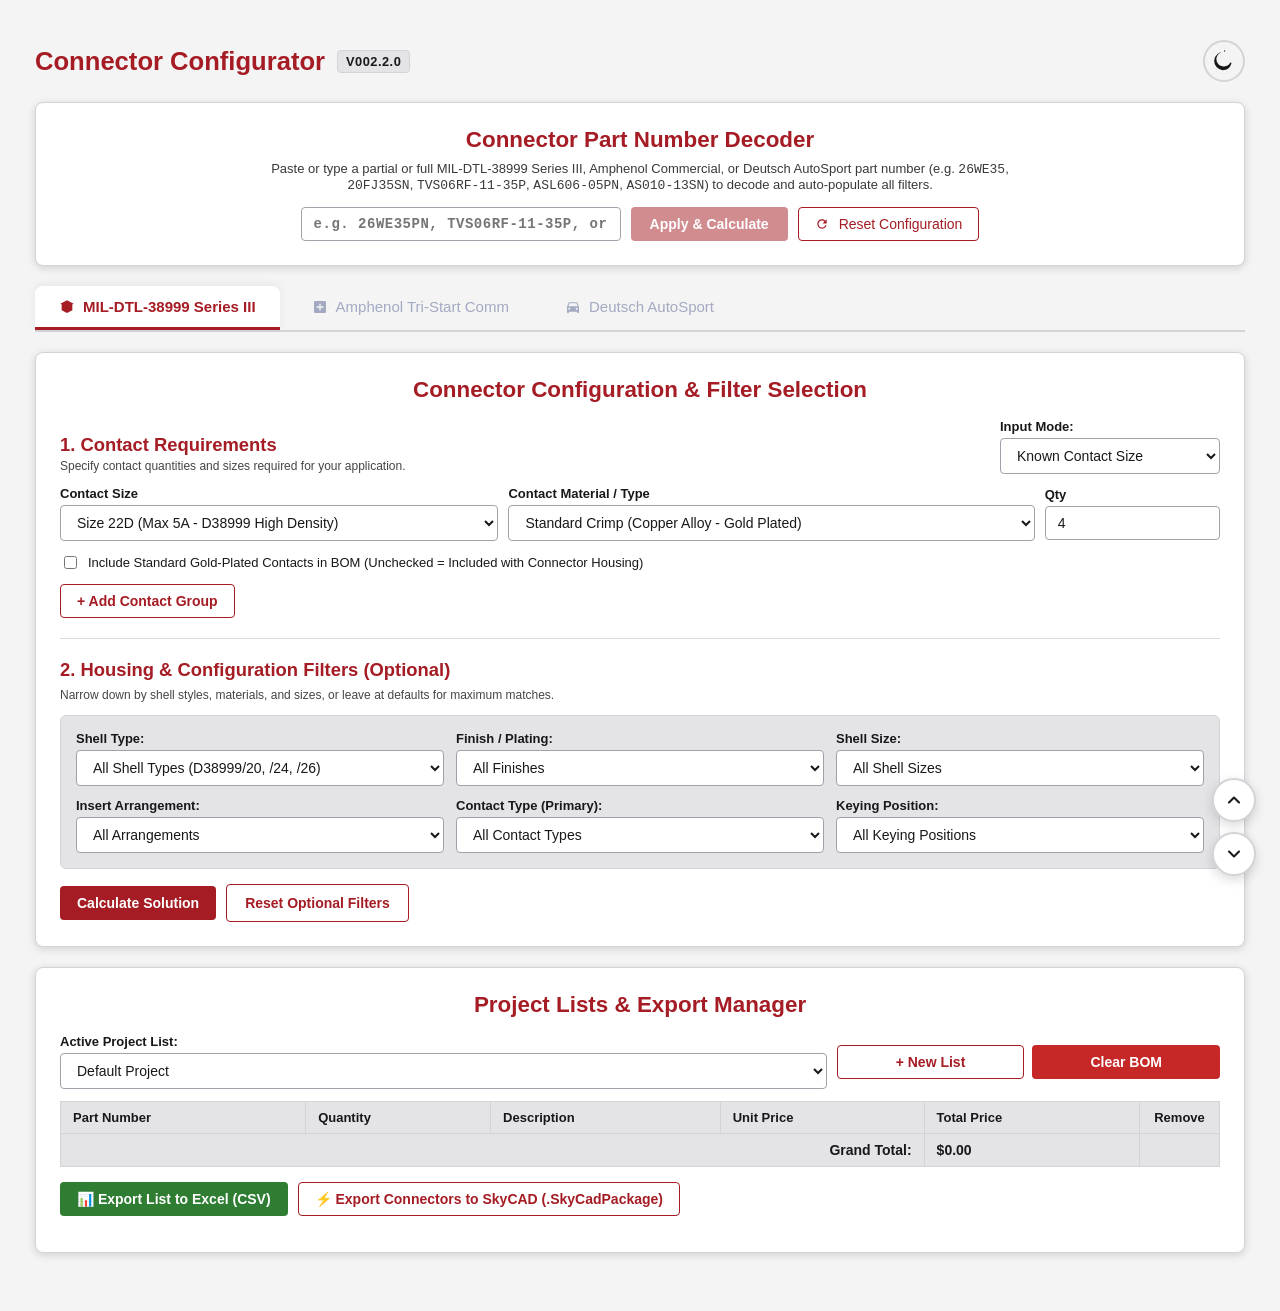
==== index.html @ c04eecbc "feat(skycad): add native SkyCAD package exporter, finish matching, and M85049/95 flange fixes (Relea" ====
<!DOCTYPE html>
<html lang="en">
<head>
    <meta charset="UTF-8">
    <meta name="viewport" content="width=device-width, initial-scale=1.0">
    <title>Connector Configurator - V002.2.0</title>
    <link rel="icon" type="image/svg+xml" href="assets/favicon.svg">
    <link rel="icon" type="image/png" sizes="32x32" href="assets/favicon-32x32.png">
    <link rel="icon" type="image/png" sizes="16x16" href="assets/favicon-16x16.png">
    <link rel="apple-touch-icon" sizes="180x180" href="assets/apple-touch-icon.png">
    <link rel="stylesheet" href="styles.css?v=2.2.0">
    <script src="data/fallbackData.js?v=2.2.0"></script>
    <script src="js/services/dataService.js?v=2.2.0"></script>
    <script src="js/engines/decoderEngine.js?v=2.2.0"></script>
    <script src="js/engines/toolingEngine.js?v=2.2.0"></script>
    <script src="js/engines/configuratorEngine.js?v=2.2.0"></script>
    <script src="js/skycadExporter.js?v=2.2.0"></script>
    <script src="app.js?v=2.2.0" defer></script>
</head>
<body>

<div class="header-toolbar">
    <div class="title-container">
        <h1 style="margin: 0; color: var(--heading-color); font-size: 1.6rem;">Connector Configurator</h1>
        <span class="version-tag">V002.2.0</span>
    </div>
    
    <div style="display: flex; align-items: center; gap: 8px;">
        <a href="admin.html" id="adminGearLink" class="theme-toggle-btn" style="text-decoration: none; display: none; align-items: center; justify-content: center;" aria-label="Database &amp; Tooling Admin" title="Database &amp; Tooling Admin">
            <svg style="width: 18px; height: 18px; fill: currentColor;" viewBox="0 0 24 24"><path d="M19.14 12.94c.04-.3.06-.61.06-.94 0-.32-.02-.64-.07-.94l2.03-1.58c.18-.14.23-.41.12-.61l-1.92-3.32c-.12-.22-.37-.29-.59-.22l-2.39.96c-.5-.38-1.03-.7-1.62-.94l-.36-2.54c-.04-.24-.24-.41-.48-.41h-3.84c-.24 0-.43.17-.47.41l-.36 2.54c-.59.24-1.13.57-1.62.94l-2.39-.96c-.22-.08-.47 0-.59.22L2.74 8.87c-.12.21-.08.47.12.61l2.03 1.58c-.05.3-.09.63-.09.94s.02.64.07.94l-2.03 1.58c-.18.14-.23.41-.12.61l1.92 3.32c.12.22.37.29.59.22l2.39-.96c.5.38 1.03.7 1.62.94l.36 2.54c.05.24.24.41.48.41h3.84c.24 0 .44-.17.47-.41l.36-2.54c.59-.24 1.13-.56 1.62-.94l2.39.96c.22.08.47 0 .59-.22l1.92-3.32c.12-.22.07-.47-.12-.61l-2.01-1.58zM12 15.6c-1.98 0-3.6-1.62-3.6-3.6s1.62-3.6 3.6-3.6 3.6 1.62 3.6 3.6-1.62 3.6-3.6 3.6z"/></svg>
        </a>

        <button class="theme-toggle-btn" id="themeToggleBtn" aria-label="Toggle Theme" title="Toggle Light/Dark Mode">
            <svg class="sun-icon" viewBox="0 0 24 24">
                <path d="M12 7c-2.76 0-5 2.24-5 5s2.24 5 5 5 5-2.24 5-5-2.24-5-5-5zM2 13h2c.55 0 1-.45 1-1s-.45-1-1-1H2c-.55 0-1 .45-1 1s.45 1 1 1zm18 0h2c.55 0 1-.45 1-1s-.45-1-1-1h-2c-.55 0-1 .45-1 1s.45 1 1 1zM11 2v2c0 .55.45 1 1 1s1-.45 1-1V2c0-.55-.45-1-1-1s-1 .45-1 1zm0 18v2c0 .55.45 1 1 1s1-.45 1-1v-2c0-.55-.45-1-1-1s-1 .45-1 1zM5.99 4.58c-.39-.39-1.03-.39-1.41 0s-.39 1.03 0 1.41l1.06 1.06c.39.39 1.03.39 1.41 0s.39-1.03 0-1.41L5.99 4.58zm12.37 12.37c-.39-.39-1.03-.39-1.41 0s-.39 1.03 0 1.41l1.06 1.06c.39.39 1.03.39 1.41 0s.39-1.03 0-1.41l-1.06-1.06zm1.06-10.96c.39-.39.39-1.03 0-1.41s-1.03-.39-1.41 0l-1.06 1.06c-.39.39-.39 1.03 0 1.41s1.03.39 1.41 0l1.06-1.06zM7.05 18.36c.39-.39.39-1.03 0-1.41s-1.03-.39-1.41 0l-1.06 1.06c-.39.39-.39 1.03 0 1.41s1.03 1.41 1.06-1.06z"/>
            </svg>
            <svg class="moon-icon" viewBox="0 0 24 24">
                <path d="M12.3 2a10 10 0 0 0-1.9 20 10 10 0 0 0 9.6-7 1 1 0 0 0-1.2-1.2 8.01 8.01 0 1 1-6.5-11.8 1 1 0 0 0-.01-2z"/>
            </svg>
        </button>
    </div>
</div>

<!-- P/N Decoder Card -->
<div class="card" id="decoderCard" style="margin-bottom: 20px; text-align: center;">
    <h2 style="margin-bottom: 8px;">Connector Part Number Decoder</h2>
    <p style="margin: 0 auto 14px auto; max-width: 750px; font-size: 13px; color: var(--text-color); opacity: 0.85;">
        Paste or type a partial or full MIL-DTL-38999 Series III, Amphenol Commercial, or Deutsch AutoSport part number (e.g. <code>26WE35</code>, <code>20FJ35SN</code>, <code>TVS06RF-11-35P</code>, <code>ASL606-05PN</code>, <code>AS010-13SN</code>) to decode and auto-populate all filters.
    </p>
    <div class="decoder-controls-centered">
        <input type="text" id="pnDecodeInput" class="decoder-input-fitted" placeholder="e.g. 26WE35PN, TVS06RF-11-35P, or ASL606-05PN"
            oninput="liveDecodePN(this.value)"
            onkeydown="if(event.key==='Enter') applyDecodedPN()">
        <button type="button" id="pnDecodeApplyBtn" onclick="applyDecodedPN()" style="width: auto; white-space: nowrap; padding: 8px 18px;" disabled>Apply &amp; Calculate</button>
        <button type="button" class="btn-outline" onclick="resetConfiguration()" style="width: auto; white-space: nowrap; padding: 8px 16px; font-weight: 500;">
            <svg style="width: 14px; height: 14px; fill: currentColor; vertical-align: -2px; margin-right: 4px;" viewBox="0 0 24 24"><path d="M17.65 6.35C16.2 4.9 14.21 4 12 4c-4.42 0-7.99 3.58-7.99 8s3.57 8 7.99 8c3.73 0 6.84-2.55 7.73-6h-2.08c-.82 2.33-3.04 4-5.65 4-3.31 0-6-2.69-6-6s2.69-6 6-6c1.66 0 3.14.69 4.22 1.78L13 11h7V4l-2.35 2.35z"/></svg>
            Reset Configuration
        </button>
    </div>
    <div id="pnDecodeResult" class="pn-decode-result" style="display:none;"></div>
</div>

<!-- Standard Switcher Tabs -->
<div class="tab-container">
    <button type="button" class="tab-btn active" id="tabMilBtn" onclick="switchStandardTab('mil')">
        <svg style="width: 16px; height: 16px; fill: currentColor;" viewBox="0 0 24 24"><path d="M12 2L2 7l10 5 10-5-10-5zm0 9.5l-8-4V17l8 4 8-4v-9.5l-8 4z"/></svg>
        MIL-DTL-38999 Series III
    </button>
    <button type="button" class="tab-btn" id="tabCommBtn" onclick="switchStandardTab('comm')">
        <svg style="width: 16px; height: 16px; fill: currentColor;" viewBox="0 0 24 24"><path d="M19 3H5c-1.1 0-2 .9-2 2v14c0 1.1.9 2 2 2h14c1.1 0 2-.9 2-2V5c0-1.1-.9-2-2-2zm-2 10h-4v4h-2v-4H7v-2h4V7h2v4h4v2z"/></svg>
        Amphenol Tri-Start Comm
    </button>
    <button type="button" class="tab-btn" id="tabAsBtn" onclick="switchStandardTab('as')">
        <svg style="width: 16px; height: 16px; fill: currentColor;" viewBox="0 0 24 24"><path d="M18.92 6.01C18.72 5.42 18.16 5 17.5 5h-11c-.66 0-1.21.42-1.42 1.01L3 12v8c0 .55.45 1 1 1h1c.55 0 1-.45 1-1v-1h12v1c0 .55.45 1 1 1h1c.55 0 1-.45 1-1v-8l-2.08-5.99zM6.5 16c-.83 0-1.5-.67-1.5-1.5S5.67 13 6.5 13s1.5.67 1.5 1.5S7.33 16 6.5 16zm11 0c-.83 0-1.5-.67-1.5-1.5s.67-1.5 1.5-1.5 1.5.67 1.5 1.5-.67 1.5-1.5 1.5zM5 11l1.5-4.5h11L19 11H5z"/></svg>
        Deutsch AutoSport
    </button>
</div>

<div class="card">
    <h2>Connector Configuration &amp; Filter Selection</h2>

    <!-- Section 1: Contact Requirements (Top) -->
    <div style="display: flex; justify-content: space-between; align-items: flex-end; margin-bottom: 12px; flex-wrap: wrap; gap: 10px;">
        <div>
            <h3 style="margin: 0; font-size: 1.15rem;">1. Contact Requirements</h3>
            <span style="font-size: 12px; color: var(--text-color); opacity: 0.8;">Specify contact quantities and sizes required for your application.</span>
        </div>
        <div style="min-width: 220px;">
            <label for="mode">Input Mode:</label>
            <select id="mode">
                <option value="size" selected>Known Contact Size</option>
                <option value="amps">Current Load (Amps)</option>
            </select>
        </div>
    </div>

    <div id="groups">
        <div class="row">
            <div class="val-container"></div>
            <div style="flex: 1.2;">
                <label>Contact Material / Type</label>
                <select class="contact-material">
                    <option value="STD">Standard Crimp (Copper Alloy - Gold Plated)</option>
                    <option value="TC_K">Thermocouple Type K (Alumel / Chromel)</option>
                    <option value="TC_J">Thermocouple Type J (Iron / Constantan)</option>
                    <option value="TC_E">Thermocouple Type E (Chromel / Constantan)</option>
                    <option value="TC_T">Thermocouple Type T (Copper / Constantan)</option>
                    <option value="COAX">Coax / Shielded Contact (Size 8/12/16)</option>
                </select>
            </div>
            <div style="flex: 0.4;">
                <label>Qty</label>
                <input type="number" class="qty" value="4" placeholder="Qty">
            </div>
        </div>
    </div>

    <div class="checkbox-row" style="margin-top: 10px;">
        <input type="checkbox" id="includeStdContacts">
        <label for="includeStdContacts" style="font-weight: normal; margin-bottom: 0;">Include Standard Gold-Plated Contacts in BOM (Unchecked = Included with Connector Housing)</label>
    </div>

    <div style="margin-top: 12px; display: flex; gap: 10px;">
        <button type="button" class="btn-outline" onclick="addGroup()">+ Add Contact Group</button>
    </div>

    <hr class="section-divider">

    <!-- Section 2: Housing & Configuration Filters (Optional) -->
    <div style="margin-bottom: 12px;">
        <h3 style="margin: 0 0 4px 0; font-size: 1.15rem;">2. Housing &amp; Configuration Filters (Optional)</h3>
        <span style="font-size: 12px; color: var(--text-color); opacity: 0.8;">Narrow down by shell styles, materials, and sizes, or leave at defaults for maximum matches.</span>
    </div>

    <div class="filter-grid">
        <div>
            <label for="filterShellType">Shell Type:</label>
            <select id="filterShellType">
                <option value="ALL">All Shell Types</option>
                <option value="Plug">Straight Plug (26 / TVS06 / CTV06)</option>
                <option value="Wall Mount">Wall Mount Receptacle (20 / TVPS00 / CTVP00)</option>
                <option value="Box Mount">Box Mount Receptacle (22 / TVPS02 / CTVP02)</option>
                <option value="Jam Nut">Jam Nut Receptacle (24 / TVS07 / CTV07)</option>
            </select>
        </div>
        <div>
            <label for="filterFinish">Finish / Plating:</label>
            <select id="filterFinish">
                <option value="ALL">All Finishes</option>
                <option value="W">Olive Drab Cadmium (W) - Aluminum</option>
                <option value="F">Electroless Nickel (F) - Aluminum</option>
                <option value="Z">Black Zinc Nickel (Z) - Aluminum</option>
                <option value="T">Nickel PTFE / Durmalon (T) - Aluminum</option>
                <option value="K">Passivated Stainless Steel (K)</option>
                <option value="J">Olive Drab Cadmium (J) - Composite</option>
                <option value="M">Electroless Nickel (M) - Composite</option>
            </select>
        </div>
        <div>
            <label for="filterShellSize">Shell Size:</label>
            <select id="filterShellSize" onchange="filterArrangementDropdown()">
                <option value="ALL">All Shell Sizes</option>
                <option value="9">Shell 9 (Size A)</option>
                <option value="11">Shell 11 (Size B)</option>
                <option value="13">Shell 13 (Size C)</option>
                <option value="15">Shell 15 (Size D)</option>
                <option value="17">Shell 17 (Size E)</option>
                <option value="19">Shell 19 (Size F)</option>
                <option value="21">Shell 21 (Size G)</option>
                <option value="23">Shell 23 (Size H)</option>
                <option value="25">Shell 25 (Size J)</option>
            </select>
        </div>
        <div>
            <label for="filterArrangement">Insert Arrangement:</label>
            <select id="filterArrangement">
                <option value="ALL">All Arrangements</option>
            </select>
        </div>
        <div>
            <label for="filterContactType">Contact Type (Primary):</label>
            <select id="filterContactType">
                <option value="ALL">All Contact Types</option>
                <option value="P">Pin (P)</option>
                <option value="S">Socket (S)</option>
            </select>
        </div>
        <div>
            <label for="filterKeying">Keying Position:</label>
            <select id="filterKeying">
                <option value="ALL">All Keying Positions</option>
                <option value="N">Normal (N)</option>
                <option value="A">Keyway A</option>
                <option value="B">Keyway B</option>
                <option value="C">Keyway C</option>
                <option value="D">Keyway D</option>
                <option value="E">Keyway E</option>
            </select>
        </div>
    </div>

    <div style="margin-top: 15px; display: flex; gap: 10px; align-items: center; flex-wrap: wrap;">
        <button type="button" onclick="calculate()">Calculate Solution</button>
        <button type="button" class="btn-outline" onclick="resetConfigurationFilters()" style="padding: 10px 18px;">Reset Optional Filters</button>
    </div>
</div>

<div id="resultsContainer"></div>

<div class="card" id="bomCard">
    <h2>Project Lists & Export Manager</h2>
    <div class="row">
        <div>
            <label for="projectListSelect">Active Project List:</label>
            <select id="projectListSelect" onchange="loadActiveList()">
                <option value="Default Project">Default Project</option>
            </select>
        </div>
        <div style="flex:0.5; display: flex; gap: 8px; align-items: flex-end;">
            <button type="button" class="btn-outline" style="flex: 1;" onclick="createNewList()">+ New List</button>
            <button type="button" class="btn-red" style="flex: 1;" onclick="clearActiveList()">Clear BOM</button>
        </div>
    </div>

    <table id="listTable">
        <thead>
            <tr>
                <th>Part Number</th>
                <th>Quantity</th>
                <th>Description</th>
                <th>Unit Price</th>
                <th>Total Price</th>
                <th style="width: 80px; text-align: center;">Remove</th>
            </tr>
        </thead>
        <tbody id="listTableBody"></tbody>
        <tfoot>
            <tr>
                <td colspan="4" style="text-align: right;"><strong>Grand Total:</strong></td>
                <td id="bomGrandTotal"><strong>$0.00</strong></td>
                <td></td>
            </tr>
        </tfoot>
    </table>

    <div class="row" style="margin-top: 15px;">
        <button type="button" class="btn-green" onclick="exportToCSV()">📊 Export List to Excel (CSV)</button>
        <button type="button" class="btn-outline" onclick="exportToSkyCAD()">⚡ Export Connectors to SkyCAD (.SkyCadPackage)</button>
    </div>
</div>

<div class="floating-nav" id="floatingNav">
    <div class="floating-nav-item">
        <span class="floating-nav-label">Return to Top</span>
        <button type="button" class="floating-nav-btn" onclick="scrollToTop()" aria-label="Return to Top">
            <svg viewBox="0 0 24 24" width="20" height="20" fill="none" stroke="currentColor" stroke-width="2.5" stroke-linecap="round" stroke-linejoin="round">
                <polyline points="18 15 12 9 6 15"></polyline>
            </svg>
        </button>
    </div>
    <div class="floating-nav-item">
        <span class="floating-nav-label">Skip to BOM</span>
        <button type="button" class="floating-nav-btn" onclick="scrollToBOM()" aria-label="Skip to BOM">
            <svg viewBox="0 0 24 24" width="20" height="20" fill="none" stroke="currentColor" stroke-width="2.5" stroke-linecap="round" stroke-linejoin="round">
                <polyline points="6 9 12 15 18 9"></polyline>
            </svg>
        </button>
    </div>
</div>

<!-- Image Lightbox Modal -->
<div class="image-modal" id="imageModal" style="display: none;" onclick="closeImageModal()">
    <div class="image-modal-content" onclick="event.stopPropagation()">
        <div class="image-modal-header">
            <h4 id="modalImageTitle" style="margin: 0; font-size: 1.1rem;">Diagram Preview</h4>
            <button type="button" class="image-modal-close" onclick="closeImageModal()" aria-label="Close">&times;</button>
        </div>
        <div class="image-modal-body">
            <img id="modalImageSrc" src="" alt="Full size diagram">
        </div>
    </div>
</div>

</body>
</html>
---- styles.css ----
/* ==========================================================================
   MIL-DTL-38999 Series III Configurator - Core Stylesheet
   Version: 1.2.5
   ========================================================================== */

/* --------------------------------------------------------------------------
   1. Design System Tokens & Themes
   -------------------------------------------------------------------------- */
:root {
    --bg-color: #F4F4F5;           /* Neutral zinc light background */
    --card-bg: #FFFFFF;            /* Pure white card surface */
    --card-border: #D4D4D8;        /* Mid neutral zinc border */
    --text-color: #18181B;         /* Deep neutral black text */
    --heading-color: #A51C24;      /* Crimson accent */
    --primary-card-bg: #FAFAFA;    /* Soft zinc primary card tint */
    --accent: #A51C24;             /* Core crimson accent */
    --accent-hover: #82141B;       /* Dark crimson hover state */
    --filter-bg: #E4E4E7;          /* Distinct zinc container background */
    --tooling-bg: #E4E4E7;         /* Tooling block background */
    --table-header-bg: #E4E4E7;    /* Table header background */
    --input-bg: #FFFFFF;           /* White input fields */
    --input-border: #A1A1AA;       /* Neutral input borders */
    --wrapper-bg: #D4D4D8;         /* High-contrast wrapper border container */
    --alert-bg: #FFF5F5;           /* Soft crimson alert background */
    --alert-border: #FEB2B2;       /* Alert border */
    --alert-text: #742A2A;         /* Dark red alert text */
    --version-badge-bg: #E4E4E7;   /* Badge background */
    --version-badge-text: #18181B; /* Badge text */
    --transition-speed: 0.3s;
}

[data-theme="dark"] {
    --bg-color: #121212;           /* Deep neutral black background */
    --card-bg: #1C1C1E;            /* Dark charcoal card background */
    --card-border: #2C2C2E;        /* Subtle dark card border */
    --text-color: #E5E5EA;         /* Clean neutral silver text */
    --heading-color: #A51C24;      /* Crimson accent */
    --primary-card-bg: #242426;    /* Offset dark card background */
    --accent: #A51C24;             /* Core crimson accent */
    --accent-hover: #C2222C;       /* Bright crimson hover */
    --filter-bg: #242426;          /* Dark charcoal filter background */
    --tooling-bg: #242426;         /* Tooling section container */
    --table-header-bg: #2C2C2E;    /* Dark charcoal table header */
    --input-bg: #141414;           /* Dark input background */
    --input-border: #3A3A3C;       /* Neutral dark input border */
    --wrapper-bg: #2C2C2E;         /* Outer wrapper background */
    --alert-bg: #3B1215;           /* Dark red alert box */
    --alert-border: #7F1D1D;       /* Alert border */
    --alert-text: #FCA5A5;         /* Alert text */
    --version-badge-bg: #2C2C2E;   /* Badge background */
    --version-badge-text: #E5E5EA; /* Badge text */
}

/* --------------------------------------------------------------------------
   2. Global Reset & Base Typography
   -------------------------------------------------------------------------- */
*, *::before, *::after {
    box-sizing: border-box;
}

html {
    scroll-behavior: smooth;
}

body { 
    font-family: -apple-system, BlinkMacSystemFont, "Segoe UI", Roboto, sans-serif; 
    max-width: 1250px; 
    margin: 20px auto; 
    padding: 20px; 
    background: var(--bg-color); 
    color: var(--text-color); 
    transition: background-color var(--transition-speed) ease, color var(--transition-speed) ease;
}

h1, h2, h3, h4 { 
    color: var(--heading-color); 
    margin-top: 0; 
}

label { 
    font-weight: bold; 
    display: block; 
    margin-bottom: 4px; 
    font-size: 13px;
}

a {
    color: var(--accent);
    text-decoration: underline;
    transition: color var(--transition-speed);
}

a:hover {
    color: var(--accent-hover);
}

a:visited {
    color: var(--accent);
}

/* Base Form Inputs */
input[type="text"],
input[type="number"],
select {
    padding: 8px 12px; 
    border: 1px solid var(--input-border); 
    border-radius: 4px; 
    font-size: 14px; 
    width: 100%;
    background-color: var(--input-bg);
    color: var(--text-color);
    transition: border-color var(--transition-speed) ease;
}

input[type="text"]:focus,
input[type="number"]:focus,
select:focus {
    outline: none;
    border-color: var(--accent);
}

/* Base Button Defaults */
button {
    cursor: pointer;
    font-family: inherit;
    font-size: 14px;
    font-weight: 600;
    border-radius: 4px;
    padding: 8px 16px;
    border: 1px solid transparent;
    background-color: var(--accent);
    color: #FFFFFF;
    transition: all var(--transition-speed) ease;
    display: inline-flex;
    align-items: center;
    justify-content: center;
    gap: 6px;
}

button:hover:not(:disabled) {
    background-color: var(--accent-hover);
}

button:disabled {
    opacity: 0.5;
    cursor: not-allowed;
}

/* Button Variants */
.btn-green { 
    background-color: #2e7d32 !important; 
    color: #FFFFFF !important;
} 
.btn-green:hover:not(:disabled) { 
    background-color: #1b5e20 !important; 
}

.btn-red { 
    background-color: #c62828 !important; 
    color: #FFFFFF !important;
} 
.btn-red:hover:not(:disabled) { 
    background-color: #b71c1c !important; 
}

.btn-outline { 
    background-color: transparent !important; 
    color: var(--accent) !important; 
    border: 1px solid var(--accent) !important; 
}
.btn-outline:hover:not(:disabled) { 
    background-color: rgba(165, 28, 36, 0.08) !important; 
}

/* --------------------------------------------------------------------------
   3. Header Toolbar & Theme Toggle
   -------------------------------------------------------------------------- */
.header-toolbar {
    display: flex;
    justify-content: space-between;
    align-items: center;
    margin-bottom: 20px;
}

.title-container {
    display: flex;
    align-items: center;
    gap: 12px;
}

.version-tag {
    background-color: var(--version-badge-bg);
    color: var(--version-badge-text);
    font-size: 0.8rem;
    font-weight: bold;
    padding: 3px 8px;
    border-radius: 4px;
    border: 1px solid var(--card-border);
    letter-spacing: 0.5px;
}

.theme-toggle-btn {
    background: transparent !important;
    border: 2px solid var(--card-border) !important;
    border-radius: 30px !important;
    padding: 6px !important;
    width: 42px !important;
    height: 42px !important;
    color: var(--text-color) !important;
}

.theme-toggle-btn:hover {
    border-color: var(--accent) !important;
}

.theme-toggle-btn svg {
    width: 22px;
    height: 22px;
    fill: currentColor;
    transition: transform 0.5s cubic-bezier(0.4, 0, 0.2, 1), opacity 0.3s ease;
}

[data-theme="dark"] .theme-toggle-btn .sun-icon { display: block; transform: rotate(360deg) scale(1); }
[data-theme="dark"] .theme-toggle-btn .moon-icon { display: none; }
[data-theme="light"] .theme-toggle-btn .sun-icon { display: none; }
[data-theme="light"] .theme-toggle-btn .moon-icon { display: block; transform: rotate(0deg) scale(1); }

/* --------------------------------------------------------------------------
   4. Standard Switcher Tabs
   -------------------------------------------------------------------------- */
.tab-container {
    display: flex;
    gap: 8px;
    margin-bottom: 20px;
    border-bottom: 2px solid var(--card-border);
    padding-bottom: 0;
}

.tab-container .tab-btn {
    padding: 12px 24px;
    border: none !important;
    border-bottom: 3px solid transparent !important;
    border-radius: 8px 8px 0 0;
    background: transparent !important;
    color: #8892b0 !important;
    font-size: 15px;
    font-weight: 500;
    cursor: pointer;
    transition: all var(--transition-speed) ease;
    width: auto !important;
    display: inline-flex;
    align-items: center;
    gap: 8px;
    opacity: 0.75;
}

.tab-container .tab-btn:hover {
    color: var(--text-color) !important;
    background: var(--filter-bg) !important;
    opacity: 1;
}

.tab-container .tab-btn.active {
    background: var(--card-bg) !important;
    color: var(--accent) !important;
    font-weight: 700;
    font-size: 15px;
    border-bottom: 3px solid var(--accent) !important;
    box-shadow: 0 -2px 8px rgba(0,0,0,0.06);
    opacity: 1;
}

/* --------------------------------------------------------------------------
   5. Card Layouts & Grids
   -------------------------------------------------------------------------- */
.card { 
    background: var(--card-bg); 
    padding: 24px; 
    border-radius: 8px; 
    box-shadow: 0 2px 8px rgba(0,0,0,0.15); 
    margin-bottom: 20px; 
    border: 1px solid var(--card-border);
    transition: background-color var(--transition-speed) ease, border-color var(--transition-speed) ease;
}

.card > h2 {
    text-align: center;
    margin-bottom: 16px;
    font-size: 1.4rem;
}

.row { 
    display: flex; 
    gap: 10px; 
    margin-bottom: 12px; 
    align-items: center; 
}

.row div { 
    flex: 1; 
}

.filter-grid {
    display: grid;
    grid-template-columns: repeat(3, 1fr);
    gap: 12px;
    margin-bottom: 15px;
    background: var(--filter-bg);
    padding: 15px;
    border-radius: 6px;
    border: 1px solid var(--card-border);
}

@media (max-width: 768px) {
    .filter-grid {
        grid-template-columns: 1fr;
    }
}

/* --------------------------------------------------------------------------
   6. Decoder Card Component
   -------------------------------------------------------------------------- */
.decoder-controls-centered {
    display: flex;
    justify-content: center;
    align-items: center;
    gap: 10px;
    margin: 0 auto;
    flex-wrap: wrap;
    max-width: 800px;
}

.decoder-input-fitted {
    width: 320px !important;
    min-width: 240px;
    max-width: 380px !important;
    flex: 0 1 320px !important;
    text-align: center;
    font-family: monospace;
    font-size: 14px;
    font-weight: bold;
    letter-spacing: 0.5px;
    box-sizing: border-box;
}

#pnDecodeApplyBtn {
    width: auto !important;
    white-space: nowrap !important;
    flex-shrink: 0 !important;
    padding: 8px 18px !important;
}

.pn-decode-result {
    margin-top: 14px;
    padding: 10px 14px;
    background: var(--filter-bg);
    border: 1px solid var(--card-border);
    border-radius: 6px;
    font-size: 13px;
}

.pn-decode-row {
    display: flex;
    align-items: center;
    justify-content: center;
    gap: 8px;
    flex-wrap: wrap;
}

.pn-decode-chips {
    display: flex;
    flex-direction: row;
    flex-wrap: wrap;
    align-items: center;
    justify-content: center;
    gap: 8px;
}

.pn-decode-chip {
    display: inline-flex;
    align-items: center;
    white-space: nowrap;
    padding: 4px 10px;
    border-radius: 4px;
    font-size: 12px;
    background: var(--card-bg);
    border: 1px solid var(--card-border);
    color: var(--text-color);
    box-shadow: 0 1px 2px rgba(0,0,0,0.04);
}

.pn-decode-chip strong {
    margin-right: 5px;
    color: var(--accent);
}

/* --------------------------------------------------------------------------
   7. Solution Pairs & Accessories
   -------------------------------------------------------------------------- */
.solution-pair-wrapper {
    background: var(--wrapper-bg);
    border: 1px solid var(--card-border);
    border-radius: 8px;
    padding: 16px;
    margin-bottom: 25px;
}

.solution-grid {
    display: grid;
    grid-template-columns: 1fr 1fr;
    gap: 16px;
}

@media (max-width: 900px) {
    .solution-grid {
        grid-template-columns: 1fr;
    }
}

.solution-card {
    background: var(--card-bg);
    border: 1px solid var(--card-border);
    border-radius: 6px;
    padding: 18px;
    margin-bottom: 0;
}

.solution-card.primary-card {
    background: var(--card-bg);
    border-left: 4px solid var(--accent);
}

.diagram-section {
    display: flex;
    gap: 12px;
    margin: 10px 0 14px 0;
    padding: 8px;
    background: var(--filter-bg);
    border-radius: 6px;
    border: 1px dashed var(--card-border);
}

.diagram-box {
    flex: 1;
}

.preview-img { 
    max-height: 90px; 
    border: 1px solid var(--card-border); 
    border-radius: 4px; 
    margin-top: 4px; 
    cursor: pointer;
    transition: transform 0.2s ease, box-shadow 0.2s ease;
}

.preview-img:hover {
    transform: scale(1.03);
    box-shadow: 0 4px 12px rgba(0,0,0,0.15);
}

.diagram-placeholder {
    display: flex;
    align-items: center;
    justify-content: center;
    min-height: 70px;
    padding: 8px 12px;
    margin-top: 4px;
    background: var(--card-bg);
    border: 1px dashed var(--card-border);
    border-radius: 4px;
    font-size: 12px;
    font-style: italic;
    color: var(--text-color);
    opacity: 0.75;
    text-align: center;
}

.contact-list, .tooling-list {
    margin: 4px 0 10px 0;
    padding-left: 18px;
    font-size: 13px;
}

.contact-list li, .tooling-list li {
    margin-bottom: 2px;
}

.tooling-block {
    margin-top: 12px;
    padding: 10px 12px;
    background: var(--tooling-bg);
    border-radius: 6px;
    border: 1px solid var(--card-border);
}

.tool-alert {
    color: var(--alert-text);
    background-color: var(--alert-bg);
    border: 1px solid var(--alert-border);
    padding: 8px 12px;
    border-radius: 4px;
    font-size: 12px;
    margin-top: 8px;
}

.checkbox-row {
    display: flex;
    align-items: center;
    gap: 8px;
    margin-top: 8px;
    font-size: 13px;
}

.checkbox-row input[type="checkbox"] {
    width: auto !important;
    cursor: pointer;
}

.accessory-section {
    margin: 12px 0;
    padding: 10px 12px;
    background: var(--filter-bg);
    border-radius: 6px;
    border: 1px solid var(--card-border);
}

.accessory-row {
    display: flex;
    gap: 10px;
    align-items: center;
    margin-bottom: 8px;
}

.accessory-row:last-child {
    margin-bottom: 0;
}

.accessory-row label {
    margin-bottom: 0;
    font-size: 12px;
    white-space: nowrap;
}

.accessory-row select {
    padding: 4px 8px;
    font-size: 13px;
    height: 32px;
}

.mating-shell-select {
    padding: 4px 8px;
    font-size: 13px;
    height: 32px;
    border-radius: 4px;
    margin-top: 4px;
    margin-bottom: 8px;
    background-color: var(--input-bg);
    color: var(--text-color);
    border: 1px solid var(--input-border);
}

.tooling-ref-header {
    margin-top: 8px;
    margin-bottom: 4px;
    font-size: 12px;
    color: var(--text-color);
    font-weight: bold;
    border-top: 1px dashed var(--card-border);
    padding-top: 6px;
}

.m81969-list {
    margin: 2px 0 4px 0;
    padding-left: 18px;
    font-size: 12px;
}

.m81969-badge {
    display: inline-block;
    padding: 1px 6px;
    border-radius: 3px;
    font-size: 11px;
    font-weight: bold;
    margin-left: 4px;
    border: 1px solid var(--card-border);
    background: var(--card-bg);
}

.badge-green { color: #2e7d32; border-color: #81c784; }
.badge-orange { color: #e65100; border-color: #ffb74d; }
.badge-blue { color: #1565c0; border-color: #64b5f6; }
.badge-yellow { color: #f57f17; border-color: #fff176; }
.badge-red { color: #c62828; border-color: #e57373; }

.box-mount-notice {
    font-size: 12px;
    color: #718096;
    font-style: italic;
    margin-top: 4px;
}

.link-group a { 
    display: inline-block; 
    margin-right: 8px; 
    margin-top: 4px; 
    color: var(--accent); 
    text-decoration: none; 
    font-weight: 500; 
    font-size: 13px; 
}

.link-group a:hover { 
    color: var(--accent-hover);
    text-decoration: underline; 
}

/* --------------------------------------------------------------------------
   8. BOM Table & Export
   -------------------------------------------------------------------------- */
table { 
    width: 100%; 
    border-collapse: collapse; 
    margin-top: 10px; 
    background: var(--card-bg); 
}

th, td { 
    border: 1px solid var(--card-border); 
    padding: 8px 12px; 
    text-align: left; 
    font-size: 13px; 
}

th { 
    background: var(--table-header-bg); 
    color: var(--text-color);
}

tfoot tr {
    background: var(--table-header-bg);
    font-weight: bold;
}

tfoot td {
    font-size: 14px;
}

.bom-input {
    width: 75px !important;
    padding: 4px 6px;
    font-size: 13px;
    border: 1px solid var(--input-border);
    border-radius: 4px;
    background-color: var(--input-bg);
    color: var(--text-color);
}

.na-text {
    color: #718096;
    font-style: italic;
}

.section-divider {
    border: 0;
    border-top: 1px solid var(--card-border);
    margin: 20px 0;
    opacity: 0.8;
}

/* --------------------------------------------------------------------------
   9. Floating Navigation Controls
   -------------------------------------------------------------------------- */
.floating-nav {
    position: fixed;
    bottom: 24px;
    right: 24px;
    display: flex;
    flex-direction: column;
    align-items: flex-end;
    gap: 10px;
    z-index: 999;
}

.floating-nav-item {
    display: flex;
    align-items: center;
    gap: 10px;
    position: relative;
}

.floating-nav-label {
    color: #8892b0;
    opacity: 0;
    font-size: 14px;
    font-weight: 500;
    white-space: nowrap;
    pointer-events: none;
    user-select: none;
    transform: translateX(8px);
    transition: opacity 0.2s ease, transform 0.2s ease, color 0.2s ease;
}

.floating-nav-item:hover .floating-nav-label {
    opacity: 0.75;
    transform: translateX(0);
}

.floating-nav-btn {
    width: 44px !important;
    height: 44px !important;
    padding: 0 !important;
    border-radius: 50% !important;
    background: var(--card-bg) !important;
    color: var(--text-color) !important;
    border: 2px solid var(--card-border) !important;
    display: flex !important;
    align-items: center;
    justify-content: center;
    cursor: pointer;
    box-shadow: 0 4px 12px rgba(0, 0, 0, 0.15);
    transition: background-color var(--transition-speed) ease, 
                border-color var(--transition-speed) ease, 
                color var(--transition-speed) ease, 
                transform 0.2s ease, 
                box-shadow 0.2s ease;
}

.floating-nav-btn:hover {
    background: var(--accent) !important;
    color: #FFFFFF !important;
    border-color: var(--accent) !important;
    transform: translateY(-2px);
    box-shadow: 0 6px 16px rgba(0, 0, 0, 0.25);
}

.floating-nav-btn:active {
    transform: translateY(0);
}

@media (max-width: 768px) {
    .floating-nav {
        bottom: 16px;
        right: 16px;
        gap: 8px;
    }
    .floating-nav-btn {
        width: 40px !important;
        height: 40px !important;
    }
    .floating-nav-label {
        display: none;
    }
}

/* --------------------------------------------------------------------------
   10. Image Lightbox Modal Component
   -------------------------------------------------------------------------- */
.image-modal {
    display: none;
    position: fixed;
    top: 0;
    left: 0;
    width: 100vw;
    height: 100vh;
    background: rgba(0, 0, 0, 0.75);
    backdrop-filter: blur(3px);
    z-index: 10000;
    justify-content: center;
    align-items: center;
    padding: 20px;
    box-sizing: border-box;
}

.image-modal.active {
    display: flex;
}

.image-modal-content {
    background: var(--card-bg);
    border: 1px solid var(--card-border);
    border-radius: 8px;
    box-shadow: 0 10px 30px rgba(0, 0, 0, 0.35);
    max-width: 90vw;
    max-height: 90vh;
    display: flex;
    flex-direction: column;
    overflow: hidden;
    animation: modalPop 0.2s ease-out;
}

@keyframes modalPop {
    from { transform: scale(0.95); opacity: 0; }
    to { transform: scale(1); opacity: 1; }
}

.image-modal-header {
    display: flex;
    justify-content: space-between;
    align-items: center;
    padding: 12px 16px;
    border-bottom: 1px solid var(--card-border);
    background: var(--filter-bg);
}

.image-modal-close {
    background: transparent !important;
    border: none !important;
    color: var(--text-color) !important;
    font-size: 24px !important;
    line-height: 1;
    padding: 0 4px !important;
    cursor: pointer;
    font-weight: bold;
    width: auto !important;
}

.image-modal-close:hover {
    color: var(--accent) !important;
}

.image-modal-body {
    padding: 20px;
    display: flex;
    justify-content: center;
    align-items: center;
    overflow: auto;
    background: var(--card-bg);
}

.image-modal-body img {
    max-width: 80vw;
    max-height: 75vh;
    object-fit: contain;
    border-radius: 4px;
}
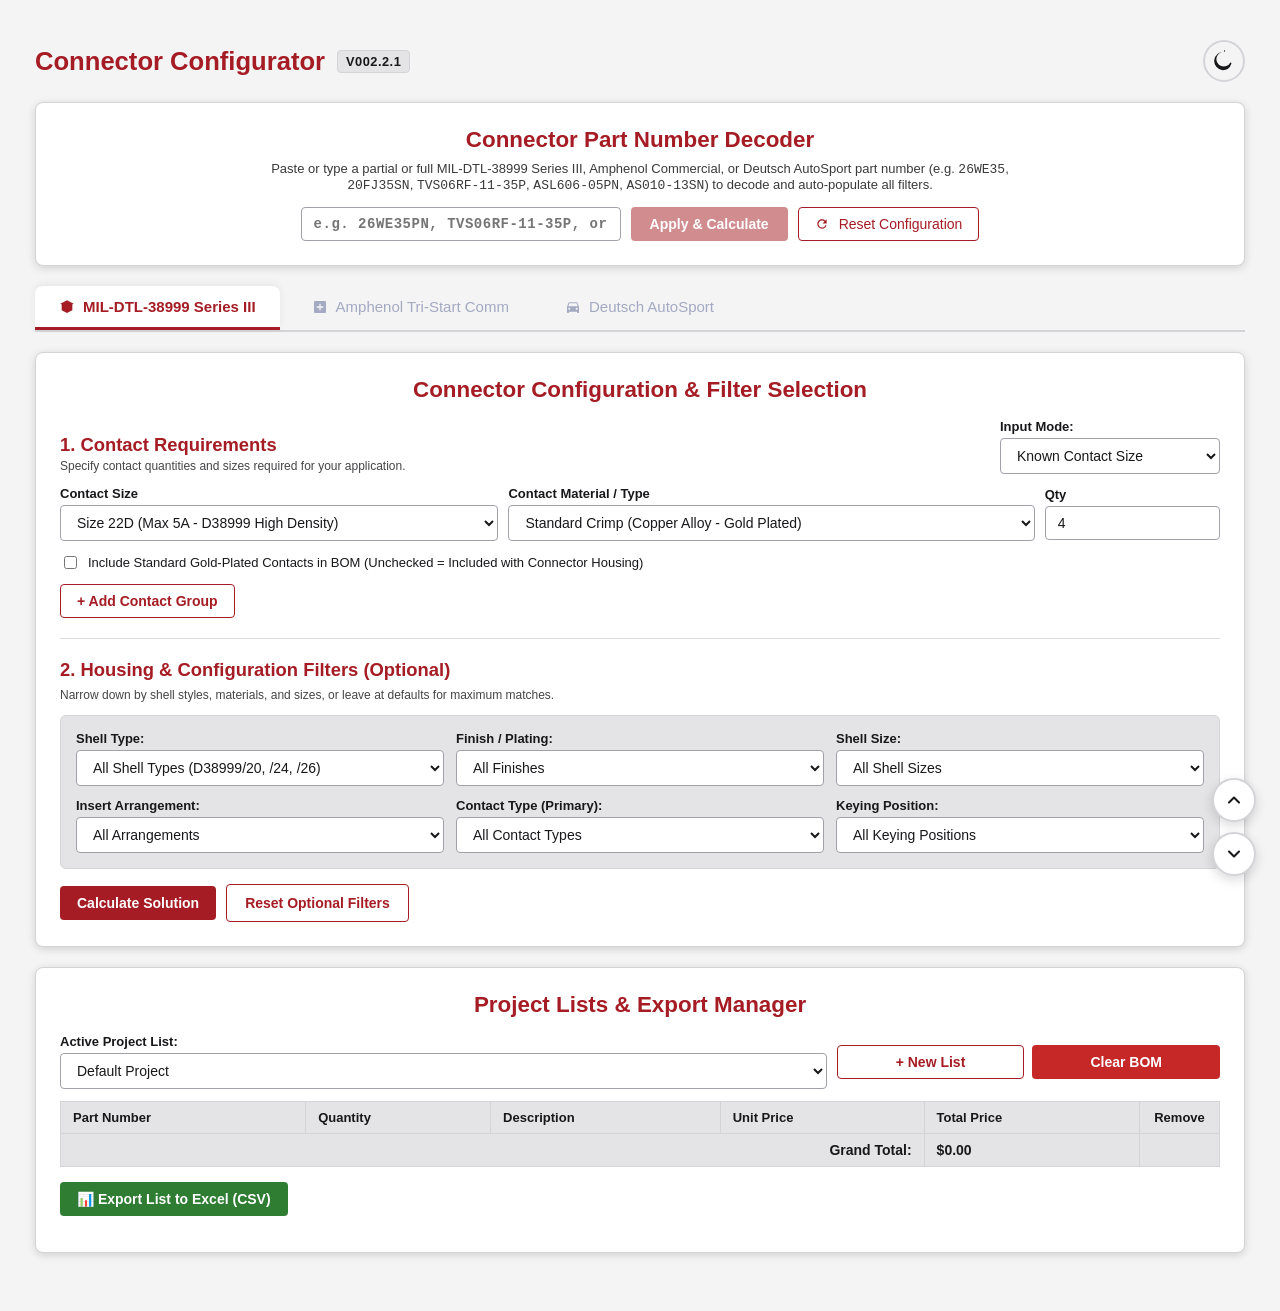
==== commit 174d152c: "fix(skycad): temporarily disable SkyCAD package export in UI (Patch V002.2.1)" ====
--- a/index.html
+++ b/index.html
@@ -3,26 +3,26 @@
 <head>
     <meta charset="UTF-8">
     <meta name="viewport" content="width=device-width, initial-scale=1.0">
-    <title>Connector Configurator - V002.2.0</title>
+    <title>Connector Configurator - V002.2.1</title>
     <link rel="icon" type="image/svg+xml" href="assets/favicon.svg">
     <link rel="icon" type="image/png" sizes="32x32" href="assets/favicon-32x32.png">
     <link rel="icon" type="image/png" sizes="16x16" href="assets/favicon-16x16.png">
     <link rel="apple-touch-icon" sizes="180x180" href="assets/apple-touch-icon.png">
-    <link rel="stylesheet" href="styles.css?v=2.2.0">
-    <script src="data/fallbackData.js?v=2.2.0"></script>
-    <script src="js/services/dataService.js?v=2.2.0"></script>
-    <script src="js/engines/decoderEngine.js?v=2.2.0"></script>
-    <script src="js/engines/toolingEngine.js?v=2.2.0"></script>
-    <script src="js/engines/configuratorEngine.js?v=2.2.0"></script>
-    <script src="js/skycadExporter.js?v=2.2.0"></script>
-    <script src="app.js?v=2.2.0" defer></script>
+    <link rel="stylesheet" href="styles.css?v=2.2.1">
+    <script src="data/fallbackData.js?v=2.2.1"></script>
+    <script src="js/services/dataService.js?v=2.2.1"></script>
+    <script src="js/engines/decoderEngine.js?v=2.2.1"></script>
+    <script src="js/engines/toolingEngine.js?v=2.2.1"></script>
+    <script src="js/engines/configuratorEngine.js?v=2.2.1"></script>
+    <script src="js/skycadExporter.js?v=2.2.1"></script>
+    <script src="app.js?v=2.2.1" defer></script>
 </head>
 <body>
 
 <div class="header-toolbar">
     <div class="title-container">
         <h1 style="margin: 0; color: var(--heading-color); font-size: 1.6rem;">Connector Configurator</h1>
-        <span class="version-tag">V002.2.0</span>
+        <span class="version-tag">V002.2.1</span>
     </div>
     
     <div style="display: flex; align-items: center; gap: 8px;">
@@ -245,7 +245,6 @@
 
     <div class="row" style="margin-top: 15px;">
         <button type="button" class="btn-green" onclick="exportToCSV()">📊 Export List to Excel (CSV)</button>
-        <button type="button" class="btn-outline" onclick="exportToSkyCAD()">⚡ Export Connectors to SkyCAD (.SkyCadPackage)</button>
     </div>
 </div>
 
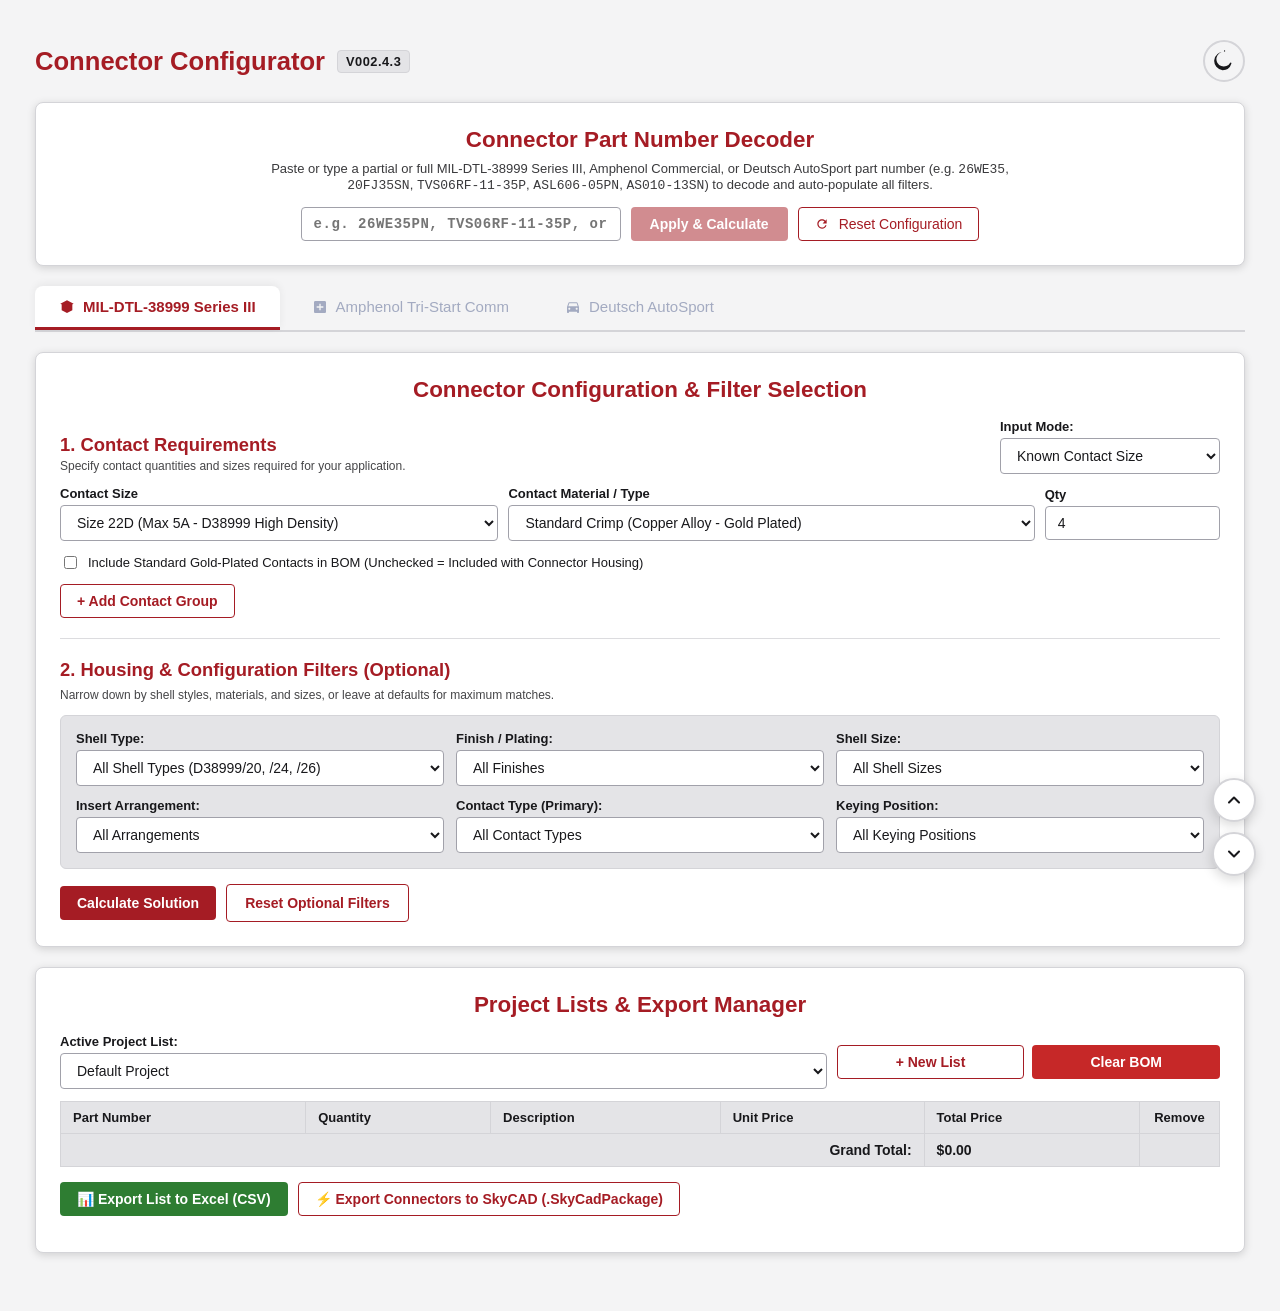
==== commit beecaf9d: "fix(skycad): upgrade connector template to 128 pins and fix high pin count slicing (Patch V002.4.3)" ====
--- a/index.html
+++ b/index.html
@@ -3,27 +3,29 @@
 <head>
     <meta charset="UTF-8">
     <meta name="viewport" content="width=device-width, initial-scale=1.0">
-    <title>Connector Configurator - V002.2.1</title>
+    <title>Connector Configurator - V002.4.3</title>
     <link rel="icon" type="image/svg+xml" href="assets/favicon.svg">
     <link rel="icon" type="image/png" sizes="32x32" href="assets/favicon-32x32.png">
     <link rel="icon" type="image/png" sizes="16x16" href="assets/favicon-16x16.png">
     <link rel="apple-touch-icon" sizes="180x180" href="assets/apple-touch-icon.png">
-    <link rel="stylesheet" href="styles.css?v=2.2.1">
-    <script src="data/fallbackData.js?v=2.2.1"></script>
-    <script src="js/services/dataService.js?v=2.2.1"></script>
-    <script src="js/engines/decoderEngine.js?v=2.2.1"></script>
-    <script src="js/engines/toolingEngine.js?v=2.2.1"></script>
-    <script src="js/engines/configuratorEngine.js?v=2.2.1"></script>
-    <script src="js/skycadExporter.js?v=2.2.1"></script>
-    <script src="app.js?v=2.2.1" defer></script>
+    <link rel="stylesheet" href="styles.css?v=2.4.3">
+    <script src="data/fallbackData.js?v=2.4.3"></script>
+    <script src="data/insertImages.js?v=2.4.3"></script>
+    <script src="js/services/dataService.js?v=2.4.3"></script>
+    <script src="js/engines/decoderEngine.js?v=2.4.3"></script>
+    <script src="js/engines/toolingEngine.js?v=2.4.3"></script>
+    <script src="js/engines/configuratorEngine.js?v=2.4.3"></script>
+    <script src="js/skycadExporter.js?v=2.4.3"></script>
+    <script src="app.js?v=2.4.3" defer></script>
 </head>
 <body>
 
 <div class="header-toolbar">
     <div class="title-container">
         <h1 style="margin: 0; color: var(--heading-color); font-size: 1.6rem;">Connector Configurator</h1>
-        <span class="version-tag">V002.2.1</span>
-    </div>
+        <span class="version-tag">V002.4.3</span>
+    </div>
+
     
     <div style="display: flex; align-items: center; gap: 8px;">
         <a href="admin.html" id="adminGearLink" class="theme-toggle-btn" style="text-decoration: none; display: none; align-items: center; justify-content: center;" aria-label="Database &amp; Tooling Admin" title="Database &amp; Tooling Admin">
@@ -245,6 +247,7 @@
 
     <div class="row" style="margin-top: 15px;">
         <button type="button" class="btn-green" onclick="exportToCSV()">📊 Export List to Excel (CSV)</button>
+        <button type="button" class="btn-outline" onclick="exportToSkyCAD()">⚡ Export Connectors to SkyCAD (.SkyCadPackage)</button>
     </div>
 </div>
 
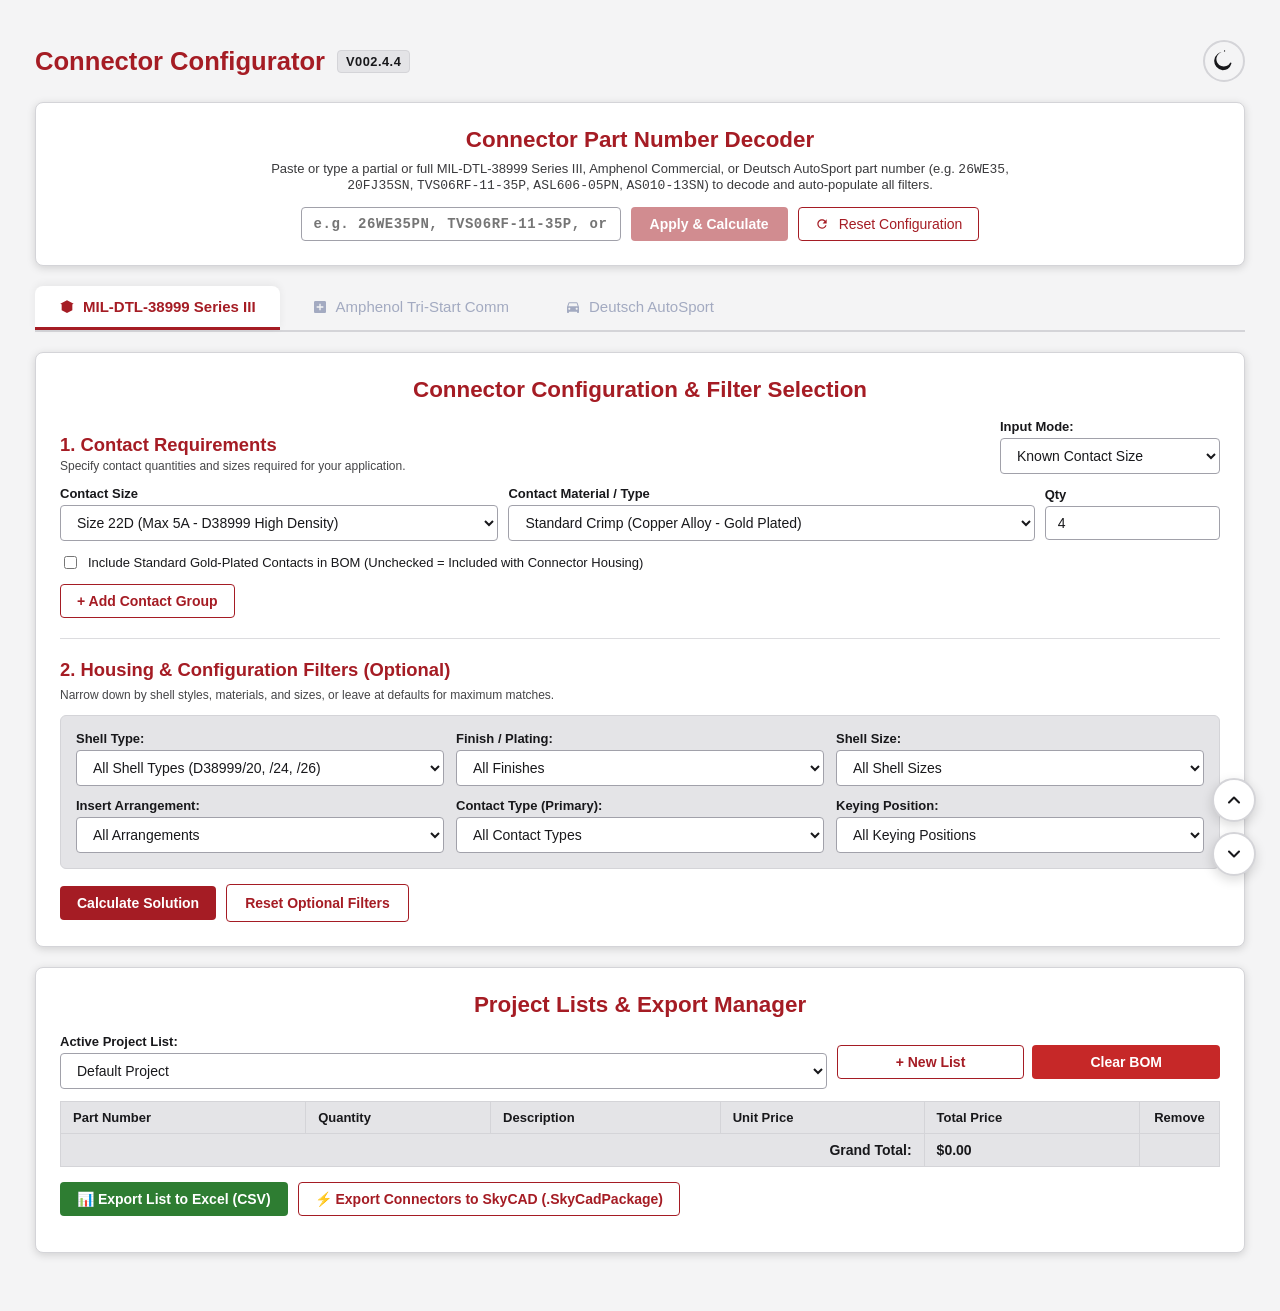
==== commit c8afd4a5: "feat(ui): overhaul solution cards, excise artificial costs, and update key characteristics hierarchy" ====
--- a/index.html
+++ b/index.html
@@ -3,27 +3,27 @@
 <head>
     <meta charset="UTF-8">
     <meta name="viewport" content="width=device-width, initial-scale=1.0">
-    <title>Connector Configurator - V002.4.3</title>
+    <title>Connector Configurator - V002.4.4</title>
     <link rel="icon" type="image/svg+xml" href="assets/favicon.svg">
     <link rel="icon" type="image/png" sizes="32x32" href="assets/favicon-32x32.png">
     <link rel="icon" type="image/png" sizes="16x16" href="assets/favicon-16x16.png">
     <link rel="apple-touch-icon" sizes="180x180" href="assets/apple-touch-icon.png">
-    <link rel="stylesheet" href="styles.css?v=2.4.3">
-    <script src="data/fallbackData.js?v=2.4.3"></script>
-    <script src="data/insertImages.js?v=2.4.3"></script>
-    <script src="js/services/dataService.js?v=2.4.3"></script>
-    <script src="js/engines/decoderEngine.js?v=2.4.3"></script>
-    <script src="js/engines/toolingEngine.js?v=2.4.3"></script>
-    <script src="js/engines/configuratorEngine.js?v=2.4.3"></script>
-    <script src="js/skycadExporter.js?v=2.4.3"></script>
-    <script src="app.js?v=2.4.3" defer></script>
+    <link rel="stylesheet" href="styles.css?v=2.4.4">
+    <script src="data/fallbackData.js?v=2.4.4"></script>
+    <script src="data/insertImages.js?v=2.4.4"></script>
+    <script src="js/services/dataService.js?v=2.4.4"></script>
+    <script src="js/engines/decoderEngine.js?v=2.4.4"></script>
+    <script src="js/engines/toolingEngine.js?v=2.4.4"></script>
+    <script src="js/engines/configuratorEngine.js?v=2.4.4"></script>
+    <script src="js/skycadExporter.js?v=2.4.4"></script>
+    <script src="app.js?v=2.4.4" defer></script>
 </head>
 <body>
 
 <div class="header-toolbar">
     <div class="title-container">
         <h1 style="margin: 0; color: var(--heading-color); font-size: 1.6rem;">Connector Configurator</h1>
-        <span class="version-tag">V002.4.3</span>
+        <span class="version-tag">V002.4.4</span>
     </div>
 
     
--- a/styles.css
+++ b/styles.css
@@ -430,6 +430,43 @@
     border-left: 4px solid var(--accent);
 }
 
+.card-kc-grid {
+    display: grid;
+    grid-template-columns: repeat(auto-fit, minmax(130px, 1fr));
+    gap: 8px 12px;
+    margin: 10px 0 12px 0;
+    padding: 10px 12px;
+    background: var(--filter-bg);
+    border: 1px solid var(--card-border);
+    border-radius: 6px;
+    font-size: 12.5px;
+}
+
+.kc-item {
+    display: flex;
+    flex-direction: column;
+    gap: 2px;
+}
+
+.kc-item-full {
+    grid-column: 1 / -1;
+}
+
+.kc-label {
+    font-size: 11px;
+    text-transform: uppercase;
+    letter-spacing: 0.5px;
+    color: var(--text-color);
+    opacity: 0.75;
+    font-weight: 600;
+}
+
+.kc-value {
+    font-weight: 600;
+    color: var(--heading-color);
+    word-break: break-word;
+}
+
 .diagram-section {
     display: flex;
     gap: 12px;
@@ -475,6 +512,41 @@
     text-align: center;
 }
 
+.card-section {
+    margin: 12px 0;
+    padding: 12px;
+    background: var(--filter-bg);
+    border-radius: 6px;
+    border: 1px solid var(--card-border);
+}
+
+.card-section.contacts-tooling-block {
+    background: var(--tooling-bg);
+}
+
+.card-section-header {
+    font-size: 13px;
+    font-weight: 700;
+    color: var(--heading-color);
+    margin-bottom: 8px;
+    padding-bottom: 4px;
+    border-bottom: 1px solid var(--card-border);
+    letter-spacing: 0.3px;
+}
+
+.card-subheading {
+    font-size: 12px;
+    font-weight: 600;
+    color: var(--text-color);
+    margin: 6px 0 4px 0;
+}
+
+.card-subsection:not(:first-child) {
+    margin-top: 10px;
+    padding-top: 8px;
+    border-top: 1px dashed var(--card-border);
+}
+
 .contact-list, .tooling-list {
     margin: 4px 0 10px 0;
     padding-left: 18px;
@@ -547,16 +619,42 @@
     height: 32px;
 }
 
+.accessory-detail {
+    margin: 4px 0 6px 0;
+    font-size: 12px;
+    color: var(--text-color);
+}
+
+.hardware-rows {
+    margin-top: 8px;
+    padding-top: 6px;
+    border-top: 1px dashed var(--card-border);
+    font-size: 12px;
+    display: flex;
+    flex-direction: column;
+    gap: 4px;
+}
+
+.hardware-row {
+    color: var(--text-color);
+    line-height: 1.4;
+}
+
 .mating-shell-select {
     padding: 4px 8px;
     font-size: 13px;
     height: 32px;
     border-radius: 4px;
     margin-top: 4px;
-    margin-bottom: 8px;
+    margin-bottom: 0;
+    width: 100%;
     background-color: var(--input-bg);
     color: var(--text-color);
     border: 1px solid var(--input-border);
+}
+
+.skycad-export-wrap {
+    margin-top: 12px;
 }
 
 .tooling-ref-header {
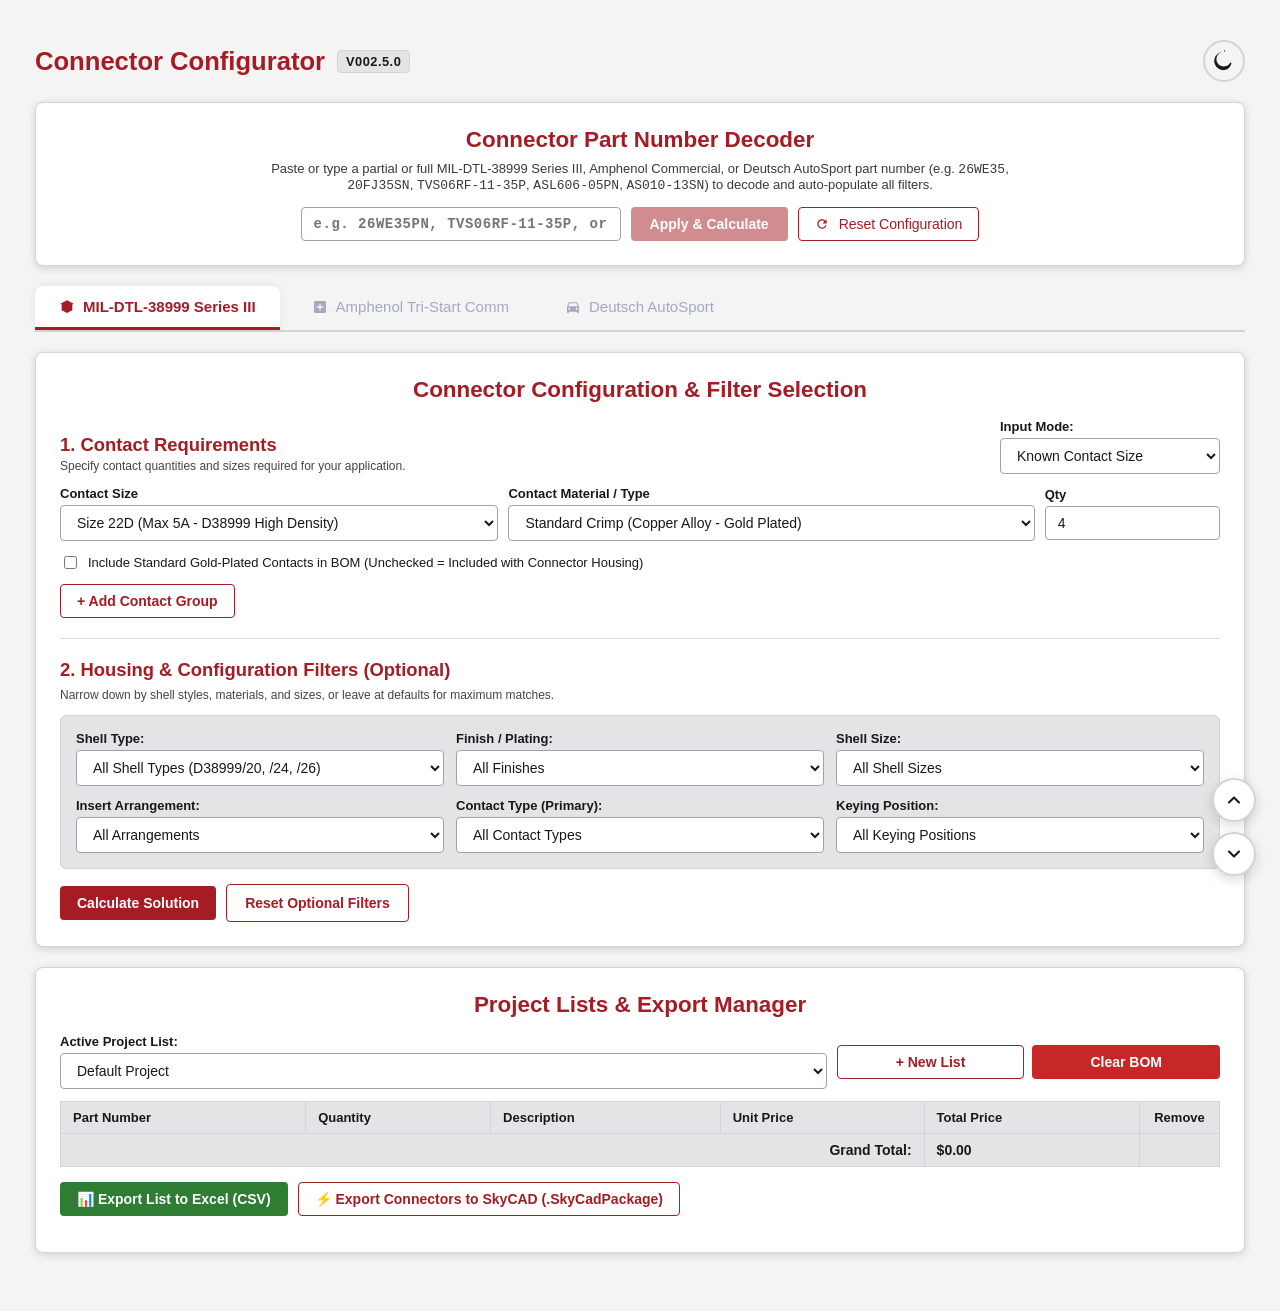
==== commit 6579ca44: "feat(skycad): support mixed-contact arrangements (e.g. J-4 / 25-4) in SkyCAD package exporter (Relea" ====
--- a/index.html
+++ b/index.html
@@ -3,27 +3,27 @@
 <head>
     <meta charset="UTF-8">
     <meta name="viewport" content="width=device-width, initial-scale=1.0">
-    <title>Connector Configurator - V002.4.4</title>
+    <title>Connector Configurator - V002.5.0</title>
     <link rel="icon" type="image/svg+xml" href="assets/favicon.svg">
     <link rel="icon" type="image/png" sizes="32x32" href="assets/favicon-32x32.png">
     <link rel="icon" type="image/png" sizes="16x16" href="assets/favicon-16x16.png">
     <link rel="apple-touch-icon" sizes="180x180" href="assets/apple-touch-icon.png">
-    <link rel="stylesheet" href="styles.css?v=2.4.4">
-    <script src="data/fallbackData.js?v=2.4.4"></script>
-    <script src="data/insertImages.js?v=2.4.4"></script>
-    <script src="js/services/dataService.js?v=2.4.4"></script>
-    <script src="js/engines/decoderEngine.js?v=2.4.4"></script>
-    <script src="js/engines/toolingEngine.js?v=2.4.4"></script>
-    <script src="js/engines/configuratorEngine.js?v=2.4.4"></script>
-    <script src="js/skycadExporter.js?v=2.4.4"></script>
-    <script src="app.js?v=2.4.4" defer></script>
+    <link rel="stylesheet" href="styles.css?v=2.5.0">
+    <script src="data/fallbackData.js?v=2.5.0"></script>
+    <script src="data/insertImages.js?v=2.5.0"></script>
+    <script src="js/services/dataService.js?v=2.5.0"></script>
+    <script src="js/engines/decoderEngine.js?v=2.5.0"></script>
+    <script src="js/engines/toolingEngine.js?v=2.5.0"></script>
+    <script src="js/engines/configuratorEngine.js?v=2.5.0"></script>
+    <script src="js/skycadExporter.js?v=2.5.0"></script>
+    <script src="app.js?v=2.5.0" defer></script>
 </head>
 <body>
 
 <div class="header-toolbar">
     <div class="title-container">
         <h1 style="margin: 0; color: var(--heading-color); font-size: 1.6rem;">Connector Configurator</h1>
-        <span class="version-tag">V002.4.4</span>
+        <span class="version-tag">V002.5.0</span>
     </div>
 
     
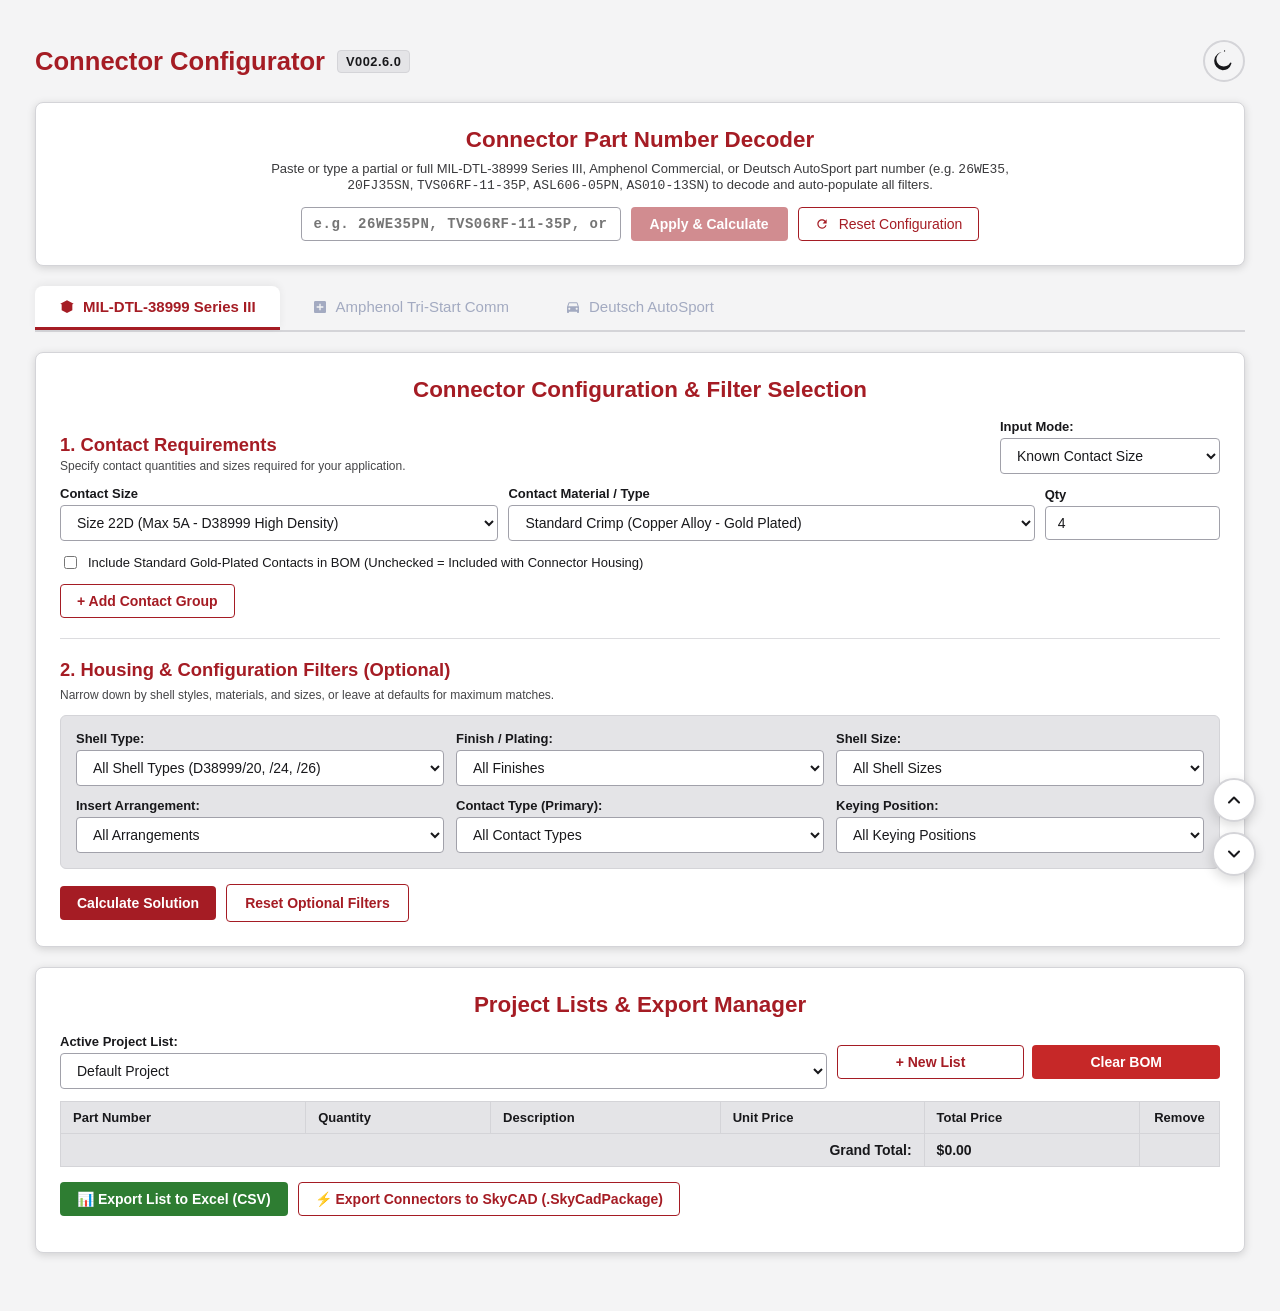
==== commit bfe242f7: "chore(release): bump version to V002.6.0" ====
--- a/index.html
+++ b/index.html
@@ -3,27 +3,27 @@
 <head>
     <meta charset="UTF-8">
     <meta name="viewport" content="width=device-width, initial-scale=1.0">
-    <title>Connector Configurator - V002.5.0</title>
+    <title>Connector Configurator - V002.6.0</title>
     <link rel="icon" type="image/svg+xml" href="assets/favicon.svg">
     <link rel="icon" type="image/png" sizes="32x32" href="assets/favicon-32x32.png">
     <link rel="icon" type="image/png" sizes="16x16" href="assets/favicon-16x16.png">
     <link rel="apple-touch-icon" sizes="180x180" href="assets/apple-touch-icon.png">
-    <link rel="stylesheet" href="styles.css?v=2.5.0">
-    <script src="data/fallbackData.js?v=2.5.0"></script>
-    <script src="data/insertImages.js?v=2.5.0"></script>
-    <script src="js/services/dataService.js?v=2.5.0"></script>
-    <script src="js/engines/decoderEngine.js?v=2.5.0"></script>
-    <script src="js/engines/toolingEngine.js?v=2.5.0"></script>
-    <script src="js/engines/configuratorEngine.js?v=2.5.0"></script>
-    <script src="js/skycadExporter.js?v=2.5.0"></script>
-    <script src="app.js?v=2.5.0" defer></script>
+    <link rel="stylesheet" href="styles.css?v=2.6.0">
+    <script src="data/fallbackData.js?v=2.6.0"></script>
+    <script src="data/insertImages.js?v=2.6.0"></script>
+    <script src="js/services/dataService.js?v=2.6.0"></script>
+    <script src="js/engines/decoderEngine.js?v=2.6.0"></script>
+    <script src="js/engines/toolingEngine.js?v=2.6.0"></script>
+    <script src="js/engines/configuratorEngine.js?v=2.6.0"></script>
+    <script src="js/skycadExporter.js?v=2.6.0"></script>
+    <script src="app.js?v=2.6.0" defer></script>
 </head>
 <body>
 
 <div class="header-toolbar">
     <div class="title-container">
         <h1 style="margin: 0; color: var(--heading-color); font-size: 1.6rem;">Connector Configurator</h1>
-        <span class="version-tag">V002.5.0</span>
+        <span class="version-tag">V002.6.0</span>
     </div>
 
     
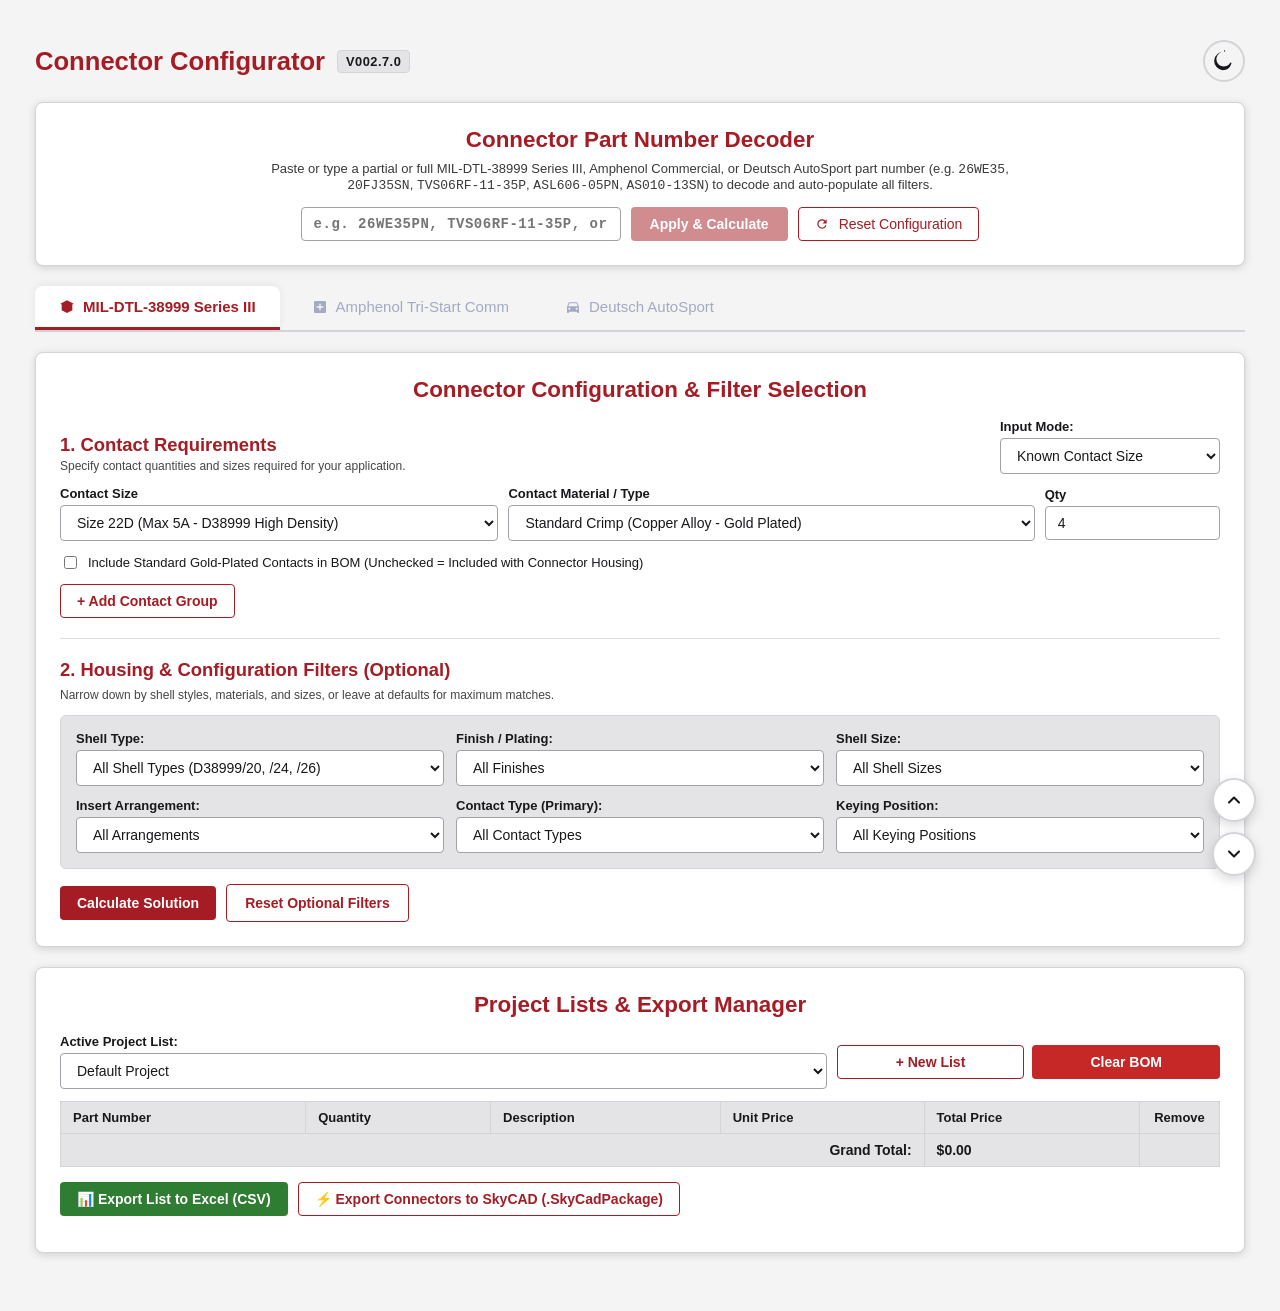
==== commit b424a96c: "feat: multi-accessory SkyCAD export engine, M85049/95 flange series, McMaster low-profile fasteners " ====
--- a/index.html
+++ b/index.html
@@ -3,27 +3,28 @@
 <head>
     <meta charset="UTF-8">
     <meta name="viewport" content="width=device-width, initial-scale=1.0">
-    <title>Connector Configurator - V002.6.0</title>
+    <title>Connector Configurator - V002.7.0</title>
     <link rel="icon" type="image/svg+xml" href="assets/favicon.svg">
     <link rel="icon" type="image/png" sizes="32x32" href="assets/favicon-32x32.png">
     <link rel="icon" type="image/png" sizes="16x16" href="assets/favicon-16x16.png">
     <link rel="apple-touch-icon" sizes="180x180" href="assets/apple-touch-icon.png">
-    <link rel="stylesheet" href="styles.css?v=2.6.0">
-    <script src="data/fallbackData.js?v=2.6.0"></script>
-    <script src="data/insertImages.js?v=2.6.0"></script>
-    <script src="js/services/dataService.js?v=2.6.0"></script>
-    <script src="js/engines/decoderEngine.js?v=2.6.0"></script>
-    <script src="js/engines/toolingEngine.js?v=2.6.0"></script>
-    <script src="js/engines/configuratorEngine.js?v=2.6.0"></script>
-    <script src="js/skycadExporter.js?v=2.6.0"></script>
-    <script src="app.js?v=2.6.0" defer></script>
+    <link rel="stylesheet" href="styles.css?v=2.7.0">
+    <script src="data/fallbackData.js?v=2.7.0"></script>
+    <script src="data/insertImages.js?v=2.7.0"></script>
+    <script src="data/accessoryImages.js?v=2.7.0"></script>
+    <script src="js/services/dataService.js?v=2.7.0"></script>
+    <script src="js/engines/decoderEngine.js?v=2.7.0"></script>
+    <script src="js/engines/toolingEngine.js?v=2.7.0"></script>
+    <script src="js/engines/configuratorEngine.js?v=2.7.0"></script>
+    <script src="js/skycadExporter.js?v=2.7.0"></script>
+    <script src="app.js?v=2.7.0" defer></script>
 </head>
 <body>
 
 <div class="header-toolbar">
     <div class="title-container">
         <h1 style="margin: 0; color: var(--heading-color); font-size: 1.6rem;">Connector Configurator</h1>
-        <span class="version-tag">V002.6.0</span>
+        <span class="version-tag">V002.7.0</span>
     </div>
 
     
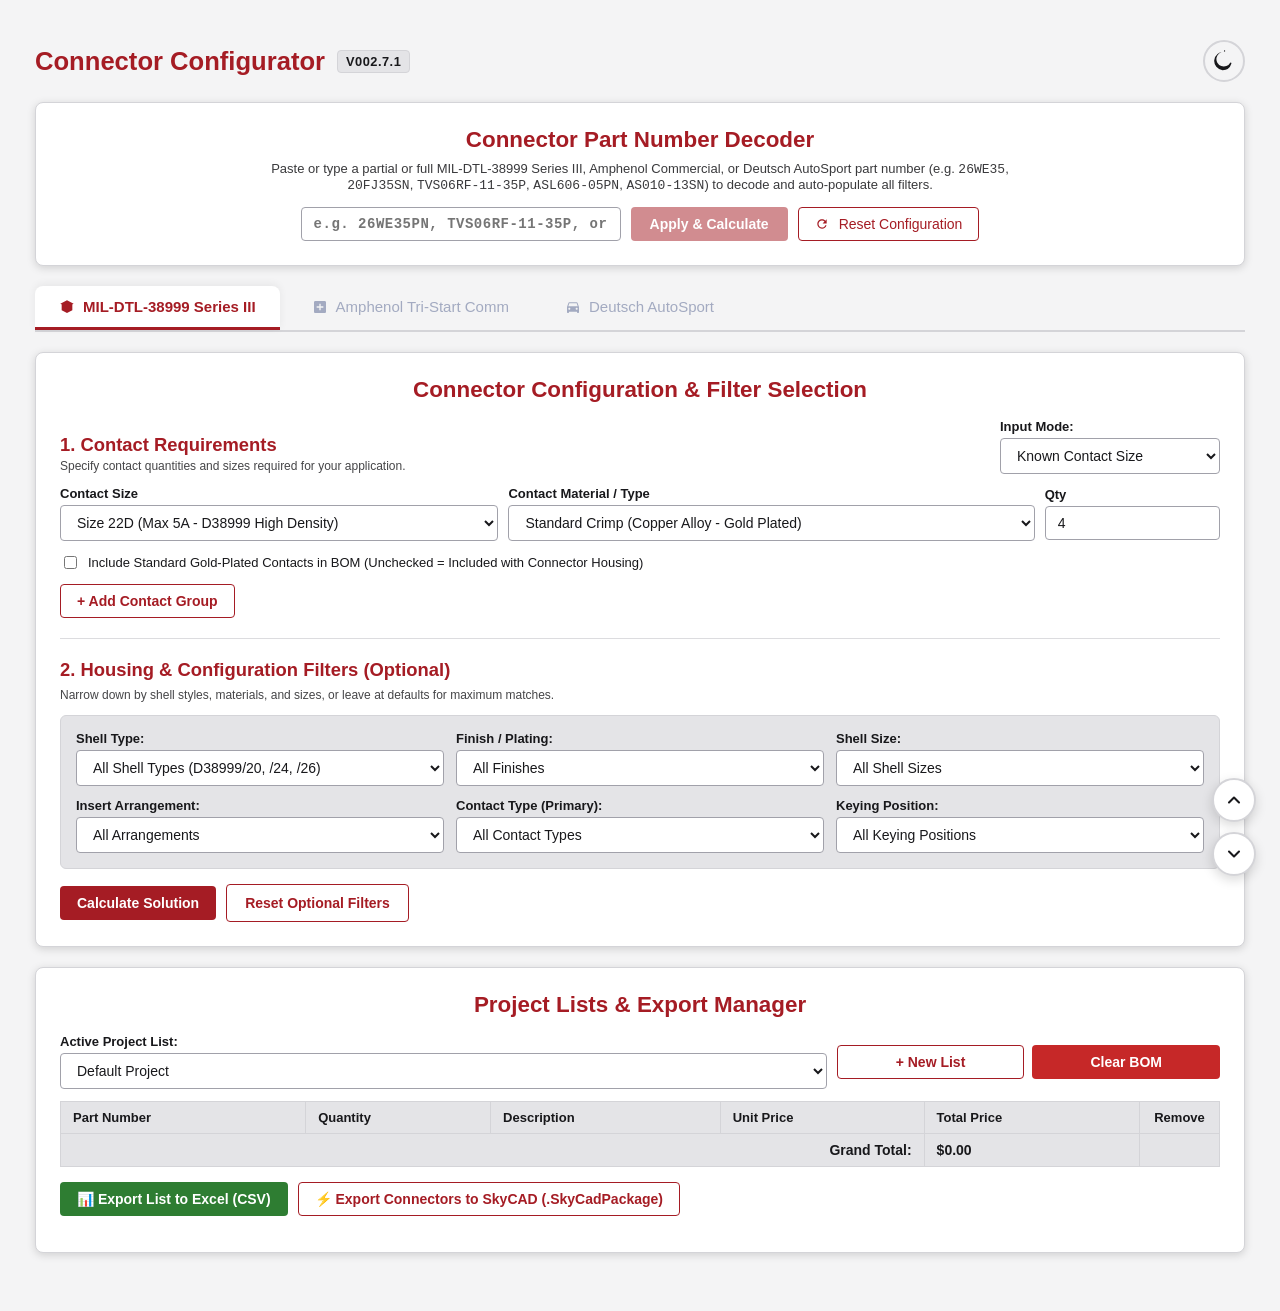
==== commit 84fdcc98: "feat: resolve missing accessory details in SkyCAD export, add Finish row in solution cards, and bump" ====
--- a/index.html
+++ b/index.html
@@ -3,28 +3,28 @@
 <head>
     <meta charset="UTF-8">
     <meta name="viewport" content="width=device-width, initial-scale=1.0">
-    <title>Connector Configurator - V002.7.0</title>
+    <title>Connector Configurator - V002.7.1</title>
     <link rel="icon" type="image/svg+xml" href="assets/favicon.svg">
     <link rel="icon" type="image/png" sizes="32x32" href="assets/favicon-32x32.png">
     <link rel="icon" type="image/png" sizes="16x16" href="assets/favicon-16x16.png">
     <link rel="apple-touch-icon" sizes="180x180" href="assets/apple-touch-icon.png">
-    <link rel="stylesheet" href="styles.css?v=2.7.0">
-    <script src="data/fallbackData.js?v=2.7.0"></script>
-    <script src="data/insertImages.js?v=2.7.0"></script>
-    <script src="data/accessoryImages.js?v=2.7.0"></script>
-    <script src="js/services/dataService.js?v=2.7.0"></script>
-    <script src="js/engines/decoderEngine.js?v=2.7.0"></script>
-    <script src="js/engines/toolingEngine.js?v=2.7.0"></script>
-    <script src="js/engines/configuratorEngine.js?v=2.7.0"></script>
-    <script src="js/skycadExporter.js?v=2.7.0"></script>
-    <script src="app.js?v=2.7.0" defer></script>
+    <link rel="stylesheet" href="styles.css?v=2.7.1">
+    <script src="data/fallbackData.js?v=2.7.1"></script>
+    <script src="data/insertImages.js?v=2.7.1"></script>
+    <script src="data/accessoryImages.js?v=2.7.1"></script>
+    <script src="js/services/dataService.js?v=2.7.1"></script>
+    <script src="js/engines/decoderEngine.js?v=2.7.1"></script>
+    <script src="js/engines/toolingEngine.js?v=2.7.1"></script>
+    <script src="js/engines/configuratorEngine.js?v=2.7.1"></script>
+    <script src="js/skycadExporter.js?v=2.7.1"></script>
+    <script src="app.js?v=2.7.1" defer></script>
 </head>
 <body>
 
 <div class="header-toolbar">
     <div class="title-container">
         <h1 style="margin: 0; color: var(--heading-color); font-size: 1.6rem;">Connector Configurator</h1>
-        <span class="version-tag">V002.7.0</span>
+        <span class="version-tag">V002.7.1</span>
     </div>
 
     
